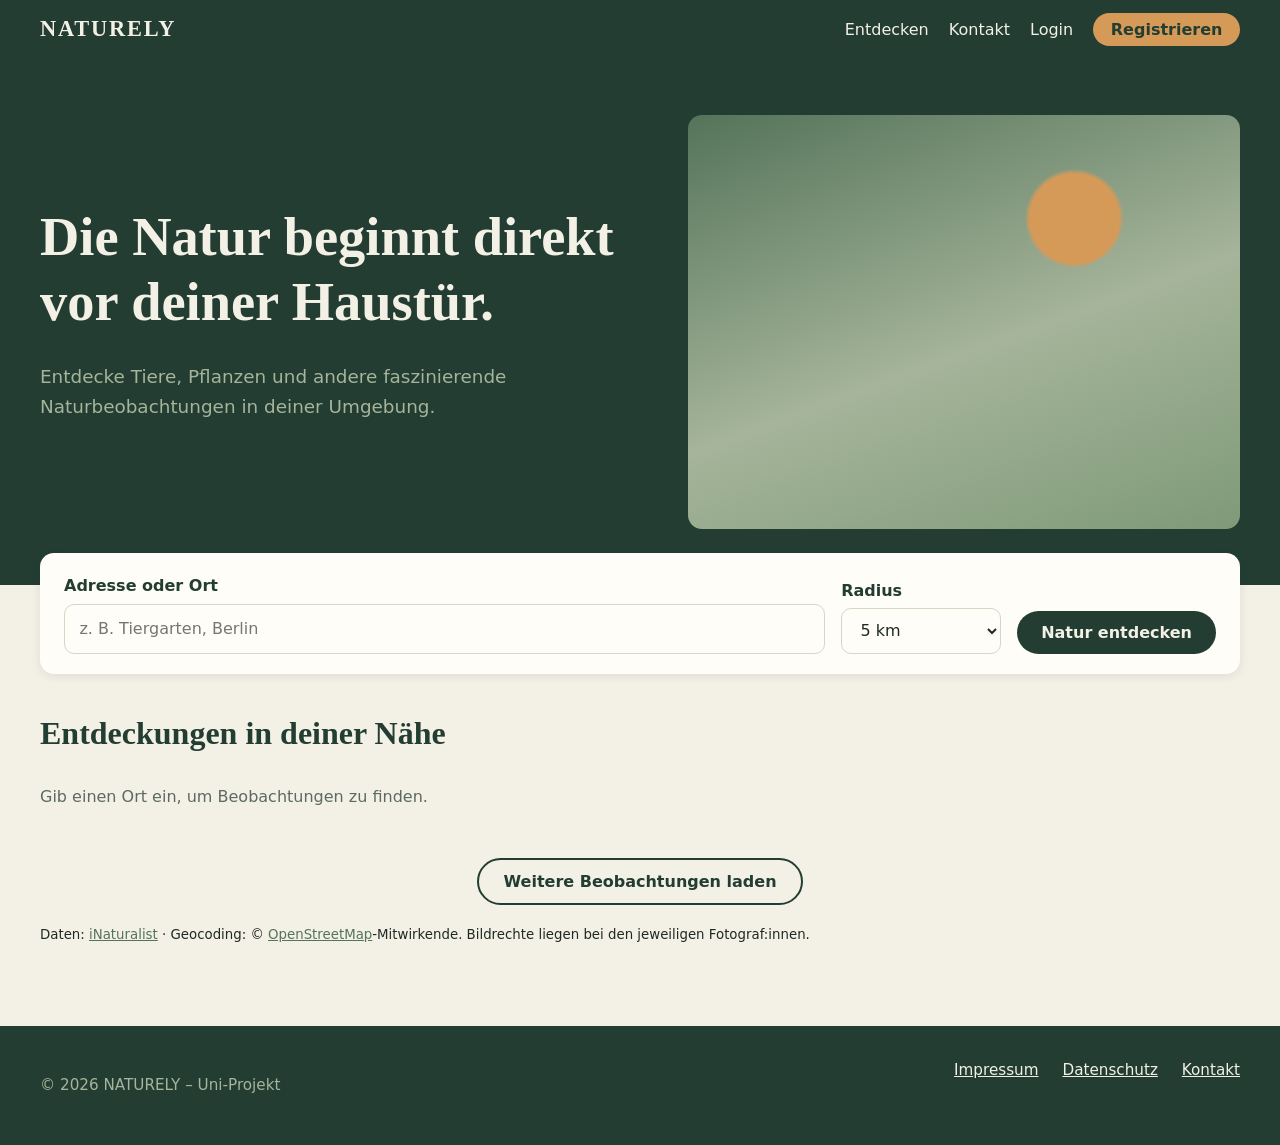
==== frontend/index.html @ 01c2f05d "initial structure" ====
<!DOCTYPE html>
<html lang="de">
<head>
  <meta charset="utf-8">
  <meta name="viewport" content="width=device-width, initial-scale=1">
  <title>Naturbeobachtungen in deiner Umgebung – NATURELY</title>
  <meta name="description" content="NATURELY – Naturbeobachtungen in deiner Umgebung entdecken.">
  <link rel="stylesheet" href="css/style.css">
</head>
<body>
  <a class="skip" href="#inhalt">Zum Inhalt springen</a>
  <header class="site-header">
    <div class="wrap">
      <a class="logo" href="index.html">NATURELY</a>
      <nav aria-label="Hauptnavigation">
        <ul class="nav">
        <li><a href="index.html#suche">Entdecken</a></li>
        <li><a href="kontakt.html">Kontakt</a></li>
        <li><a href="login.html">Login</a></li>
        <li><a class="btn btn--accent" href="registrierung.html">Registrieren</a></li>
        </ul>
      </nav>
    </div>
  </header>

  <main id="inhalt">
    <section class="hero">
      <div class="wrap">
        <div>
          <h1>Die Natur beginnt direkt vor deiner Haustür.</h1>
          <p>Entdecke Tiere, Pflanzen und andere faszinierende Naturbeobachtungen in deiner Umgebung.</p>
        </div>
        <div class="hero__visual" role="img" aria-label="Platzhalter für ein Naturfoto"></div>
      </div>
    </section>

    <div class="wrap">
      <section class="search" id="suche" aria-label="Suche">
        <form id="search-form" novalidate>
          <div class="field">
            <label for="address">Adresse oder Ort</label>
            <input id="address" name="address" type="text" placeholder="z. B. Tiergarten, Berlin" autocomplete="street-address">
          </div>
          <div class="field">
            <label for="radius">Radius</label>
            <select id="radius" name="radius">
              <option value="1">1 km</option>
              <option value="5" selected>5 km</option>
              <option value="10">10 km</option>
              <option value="25">25 km</option>
            </select>
          </div>
          <button class="btn" type="submit">Natur entdecken</button>
        </form>
      </section>

      <section aria-labelledby="ergebnisse-titel">
        <div class="results-head">
          <h2 id="ergebnisse-titel">Entdeckungen in deiner Nähe</h2>
          <span id="count"></span>
        </div>
        <p id="status" class="status" role="status" aria-live="polite">Gib einen Ort ein, um Beobachtungen zu finden.</p>
        <ul id="results" class="grid"></ul>
        <div class="more"><button id="load-more" class="btn btn--ghost" type="button" hidden>Weitere Beobachtungen laden</button></div>
      </section>
      <p><small>Daten: <a href="https://www.inaturalist.org/" target="_blank" rel="noopener noreferrer">iNaturalist</a> · Geocoding: © <a href="https://www.openstreetmap.org/copyright" target="_blank" rel="noopener noreferrer">OpenStreetMap</a>-Mitwirkende. Bildrechte liegen bei den jeweiligen Fotograf:innen.</small></p>
    </div>
  </main>

  <footer class="site-footer">
    <div class="wrap">
      <p>© 2026 NATURELY – Uni-Projekt</p>
      <nav aria-label="Rechtliches"><ul>
        <li><a href="impressum.html">Impressum</a></li>
        <li><a href="datenschutz.html">Datenschutz</a></li>
        <li><a href="kontakt.html">Kontakt</a></li>
      </ul></nav>
    </div>
  </footer>
  <script type="module" src="js/main.js"></script>
</body>
</html>
---- frontend/css/style.css ----
/* NATURELY – Stylesheet. Aufbau: 1 Tokens · 2 Basis · 3 Layout · 4 Komponenten · 5 Seiten · 6 Responsive */

/* 1 Tokens */
:root {
  --forest: #233d32; --sage: #54745a; --moss: #a5b49a; --cream: #f3f0e6; --ochre: #d69a58;
  --white: #fffdf8; --text: #1f2a24; --muted: #5b6b61; --line: #d9d4c4; --error: #9b2c2c;
  --font-ui: 'DM Sans', system-ui, -apple-system, 'Segoe UI', Roboto, sans-serif;
  --font-head: 'Playfair Display', Georgia, 'Times New Roman', serif;
  --radius: 14px; --shadow: 0 2px 10px rgb(35 61 50 / 0.1);
  --wrap: 1200px;
}

/* Schriften lokal einbinden (DSGVO: kein Google-CDN). Dateien siehe assets/fonts/ */
@font-face { font-family: 'DM Sans'; font-weight: 100 1000; font-display: swap;
  src: url('../assets/fonts/DMSans-Variable.woff2') format('woff2'); }
@font-face { font-family: 'Playfair Display'; font-weight: 400 900; font-display: swap;
  src: url('../assets/fonts/PlayfairDisplay-Variable.woff2') format('woff2'); }

/* 2 Basis */
*, *::before, *::after { box-sizing: border-box; }
html { scroll-behavior: smooth; }
body { margin: 0; min-height: 100vh; display: flex; flex-direction: column;
  font: 1rem/1.6 var(--font-ui); color: var(--text); background: var(--cream); }
main { flex: 1; }
h1, h2, h3 { font-family: var(--font-head); color: var(--forest); line-height: 1.2; margin: 0 0 0.5em; }
h1 { font-size: clamp(2rem, 5vw, 3.4rem); }
h2 { font-size: clamp(1.5rem, 3vw, 2rem); }
a { color: var(--sage); }
a:hover { color: var(--forest); }
:focus-visible { outline: 3px solid var(--ochre); outline-offset: 2px; }
img { max-width: 100%; display: block; }
.wrap { width: min(100% - 2rem, var(--wrap)); margin-inline: auto; }
.skip { position: absolute; left: -999px; top: 0; background: var(--forest); color: #fff; padding: 0.5rem 1rem; z-index: 10; }
.skip:focus { left: 0; }

/* 3 Header / Footer */
.site-header { background: var(--forest); color: var(--cream); position: sticky; top: 0; z-index: 5; }
.site-header .wrap { display: flex; flex-wrap: wrap; align-items: center; justify-content: space-between; gap: 0.5rem 1.5rem; padding-block: 0.8rem; }
.logo { font: 700 1.4rem var(--font-head); letter-spacing: 0.08em; color: var(--cream); text-decoration: none; }
.nav { display: flex; flex-wrap: wrap; align-items: center; gap: 0.25rem 1.25rem; list-style: none; margin: 0; padding: 0; }
.nav a { color: var(--cream); text-decoration: none; padding: 0.25rem 0; border-bottom: 2px solid transparent; }
.nav a:hover, .nav a[aria-current='page'] { border-color: var(--ochre); }
.nav .btn { border: 0; padding: 0.45rem 1.1rem; color: var(--forest); }
.site-footer { background: var(--forest); color: var(--moss); margin-top: 4rem; padding-block: 2rem; font-size: 0.95rem; }
.site-footer .wrap { display: flex; flex-wrap: wrap; justify-content: space-between; gap: 1rem; }
.site-footer ul { display: flex; gap: 1.5rem; list-style: none; margin: 0; padding: 0; }
.site-footer a { color: var(--cream); }

/* 4 Komponenten */
.btn { display: inline-block; font: 600 1rem var(--font-ui); padding: 0.75rem 1.5rem; border-radius: 999px; border: 0;
  background: var(--forest); color: var(--cream); cursor: pointer; text-decoration: none; transition: background 0.15s; }
.btn:hover:not(:disabled) { background: var(--sage); color: #fff; }
.btn:disabled { opacity: 0.6; cursor: not-allowed; }
.btn--accent { background: var(--ochre); color: var(--forest); }
.btn--accent:hover:not(:disabled) { background: #e2ab6c; color: var(--forest); }
.btn--ghost { background: transparent; color: var(--forest); border: 2px solid var(--forest); }

label { display: block; font-weight: 600; margin-bottom: 0.3rem; color: var(--forest); }
input, select, textarea { width: 100%; font: inherit; padding: 0.7rem 0.9rem; border: 1px solid var(--line);
  border-radius: 10px; background: var(--white); color: var(--text); }
input:focus, select:focus, textarea:focus { border-color: var(--sage); outline: 3px solid rgb(84 116 90 / 0.25); }
.field { margin-bottom: 1.1rem; }
.check { display: flex; gap: 0.6rem; align-items: flex-start; font-weight: 400; }
.check input { width: auto; margin-top: 0.35rem; }
.form-note, .status { min-height: 1.5em; color: var(--muted); }
.status--error { color: var(--error); font-weight: 600; }

.badge { background: var(--moss); color: var(--forest); font-size: 0.8rem; font-weight: 700; padding: 0.15rem 0.7rem; border-radius: 999px; }

.grid { list-style: none; margin: 1.5rem 0; padding: 0; display: grid; gap: 1.5rem; grid-template-columns: repeat(4, 1fr); }
.card { height: 100%; display: flex; flex-direction: column; background: var(--white); border-radius: var(--radius);
  box-shadow: var(--shadow); overflow: hidden; transition: transform 0.15s, box-shadow 0.15s; }
.card:hover { transform: translateY(-3px); box-shadow: 0 8px 22px rgb(35 61 50 / 0.18); }
.card__media { aspect-ratio: 4 / 3; background: var(--moss); }
.card__media img { width: 100%; height: 100%; object-fit: cover; }
.card__media--empty { display: grid; place-items: center; color: var(--forest); font-size: 0.9rem; }
.card__body { flex: 1; display: flex; flex-direction: column; padding: 1rem 1.1rem; }
.card__meta { display: flex; justify-content: space-between; align-items: center; font-size: 0.85rem; color: var(--muted); gap: 0.5rem; }
.card__title { font-size: 1.25rem; margin: 0.7rem 0 0.1rem; }
.card__latin { font-style: italic; color: var(--muted); margin: 0 0 1rem; min-height: 1.6em; }
.card__foot { margin-top: auto; padding-top: 0.8rem; border-top: 1px solid var(--line); display: flex; justify-content: space-between; gap: 0.5rem; font-size: 0.9rem; }

/* 5 Seiten */
.hero { background: var(--forest); color: var(--cream); }
.hero .wrap { display: grid; grid-template-columns: 1.1fr 1fr; gap: 2.5rem; align-items: center; padding-block: 3.5rem; }
.hero h1 { color: var(--cream); }
.hero p { font-size: 1.15rem; color: var(--moss); max-width: 34rem; }
.hero__visual { aspect-ratio: 4 / 3; border-radius: var(--radius);
  /* Platzhalter – später durch Foto ersetzen: background: url('../assets/img/hero.jpg') center / cover; */
  background: radial-gradient(circle at 70% 25%, var(--ochre) 0 9%, transparent 10%),
    linear-gradient(160deg, var(--sage), var(--moss) 55%, #7f9a78); }

.search { background: var(--white); border-radius: var(--radius); box-shadow: var(--shadow); padding: 1.25rem 1.5rem;
  margin-top: -2rem; position: relative; }
.search form { display: grid; grid-template-columns: 1fr 10rem auto; gap: 1rem; align-items: end; }
.search .field { margin: 0; }

.results-head { display: flex; justify-content: space-between; align-items: baseline; flex-wrap: wrap; margin-top: 2.5rem; }
.more { text-align: center; }

.page { padding-block: 3rem; }
.narrow { max-width: 38rem; }
.panel { background: var(--white); border-radius: var(--radius); box-shadow: var(--shadow); padding: 2rem; }
.prose { max-width: 46rem; }
.prose h2 { margin-top: 2rem; font-size: 1.4rem; }
.placeholder { background: #fbe9cf; padding: 0 0.3rem; border-radius: 4px; }

/* 6 Responsive */
@media (max-width: 1100px) { .grid { grid-template-columns: repeat(3, 1fr); } }
@media (max-width: 800px) {
  .grid { grid-template-columns: repeat(2, 1fr); }
  .hero .wrap { grid-template-columns: 1fr; padding-block: 2.5rem; }
  .hero__visual { aspect-ratio: 16 / 7; }
  .search form { grid-template-columns: 1fr 1fr; }
  .search .field:first-child { grid-column: 1 / -1; }
}
@media (max-width: 520px) {
  .grid { grid-template-columns: 1fr; }
  .search form { grid-template-columns: 1fr; }
  .site-header { position: static; }
}
@media (prefers-reduced-motion: reduce) { * { transition: none !important; scroll-behavior: auto !important; } }
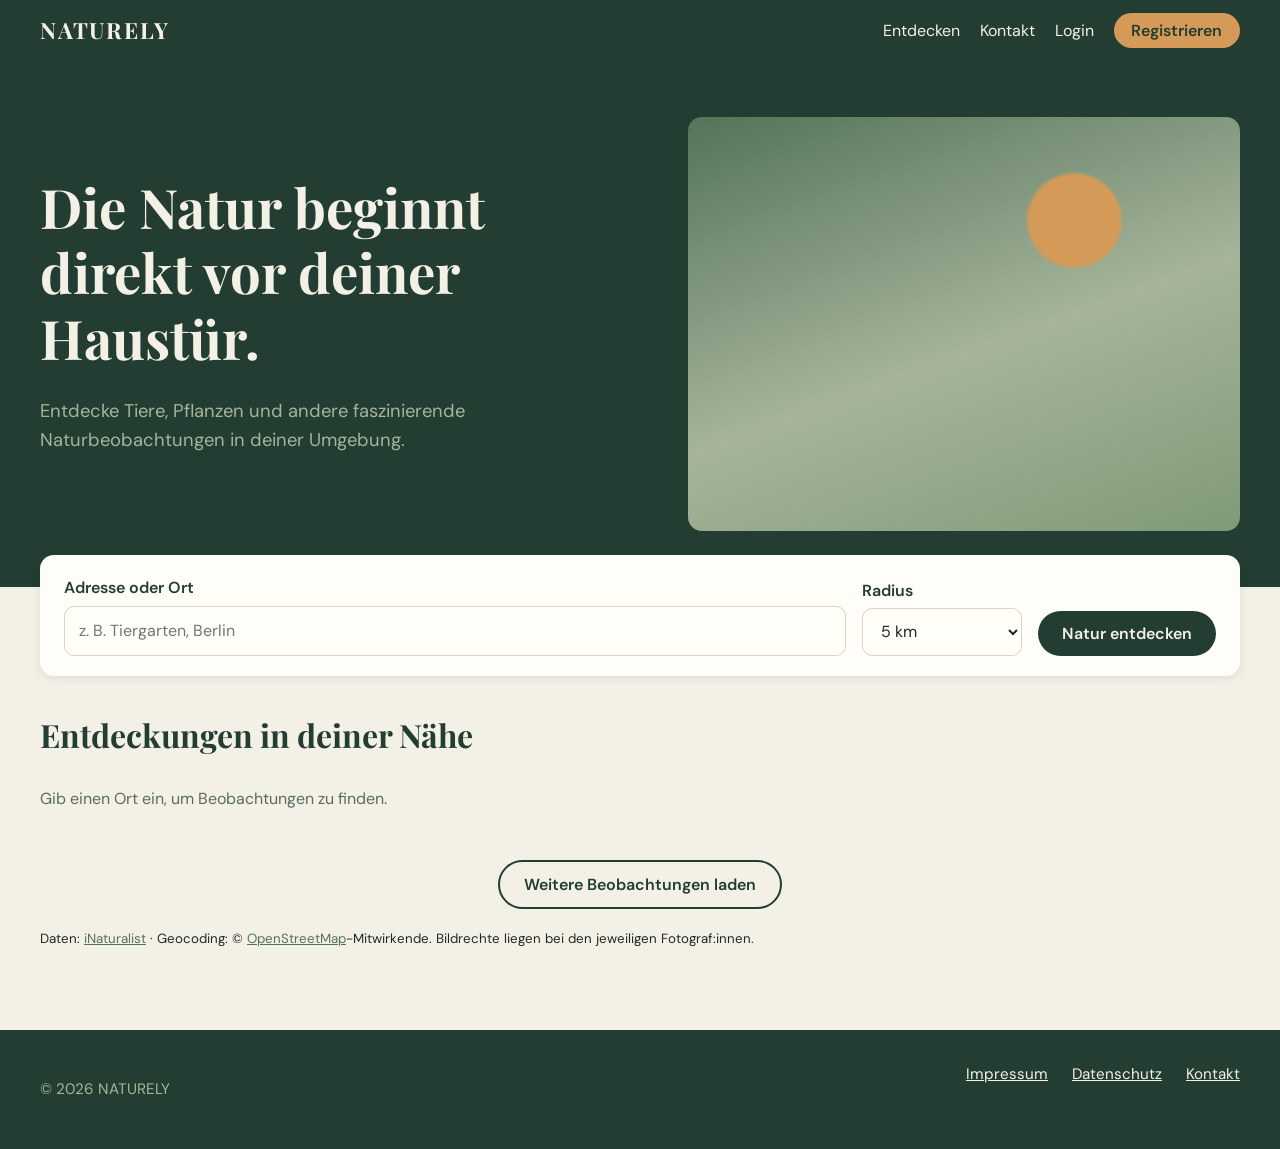
==== commit 16512ce1: "edit footer" ====
--- a/frontend/index.html
+++ b/frontend/index.html
@@ -69,7 +69,7 @@
 
   <footer class="site-footer">
     <div class="wrap">
-      <p>© 2026 NATURELY – Uni-Projekt</p>
+      <p>© 2026 NATURELY</p>
       <nav aria-label="Rechtliches"><ul>
         <li><a href="impressum.html">Impressum</a></li>
         <li><a href="datenschutz.html">Datenschutz</a></li>
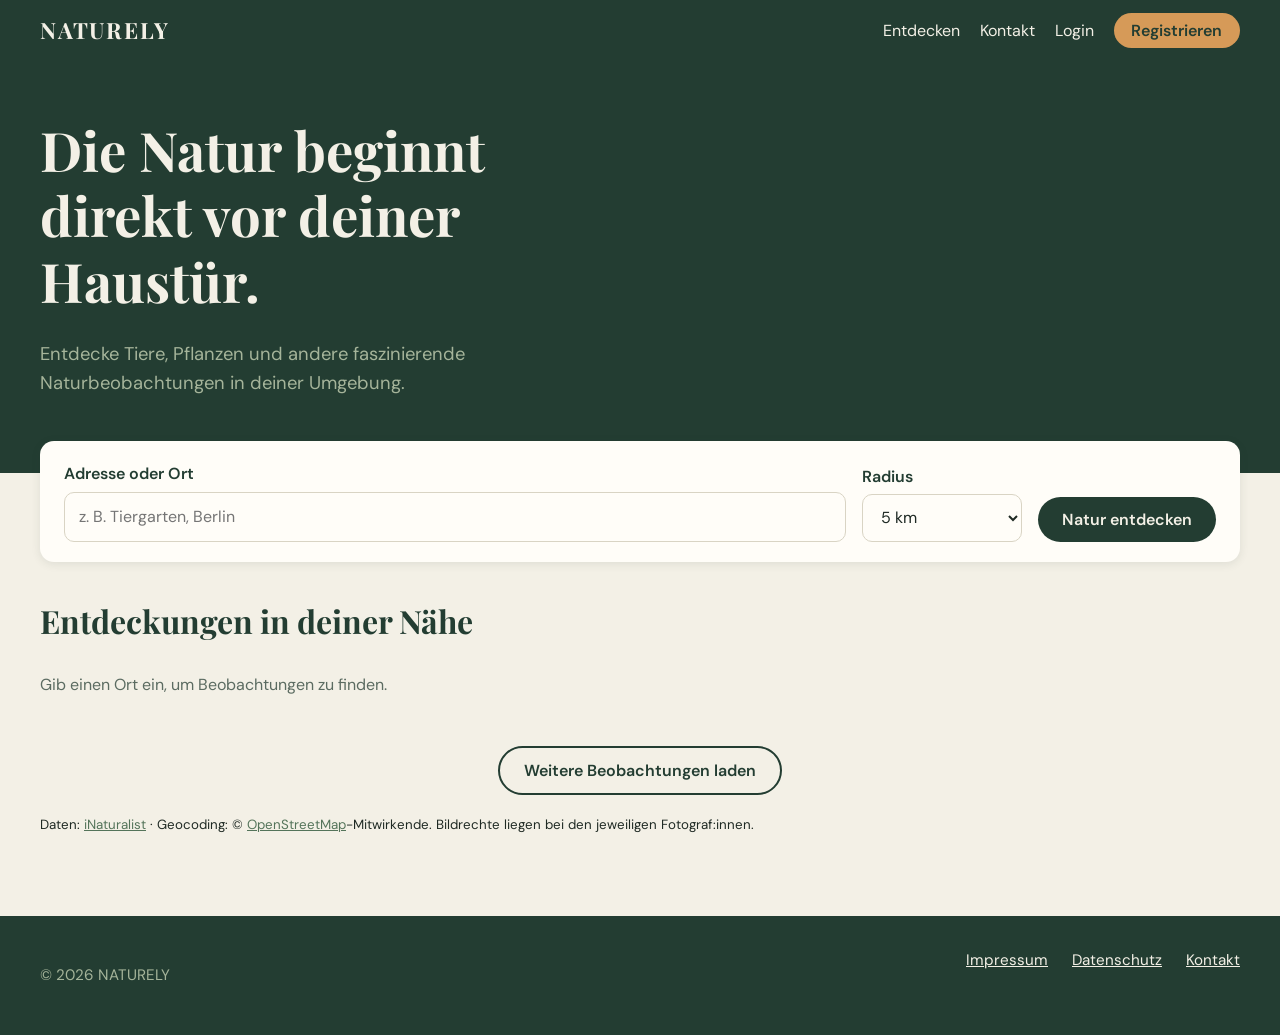
==== commit 850f3732: "hide hero hero placeholder picture for now" ====
--- a/frontend/index.html
+++ b/frontend/index.html
@@ -30,7 +30,7 @@
           <h1>Die Natur beginnt direkt vor deiner Haustür.</h1>
           <p>Entdecke Tiere, Pflanzen und andere faszinierende Naturbeobachtungen in deiner Umgebung.</p>
         </div>
-        <div class="hero__visual" role="img" aria-label="Platzhalter für ein Naturfoto"></div>
+        <!-- <div class="hero__visual" role="img" aria-label="Platzhalter für ein Naturfoto"></div> -->
       </div>
     </section>
 
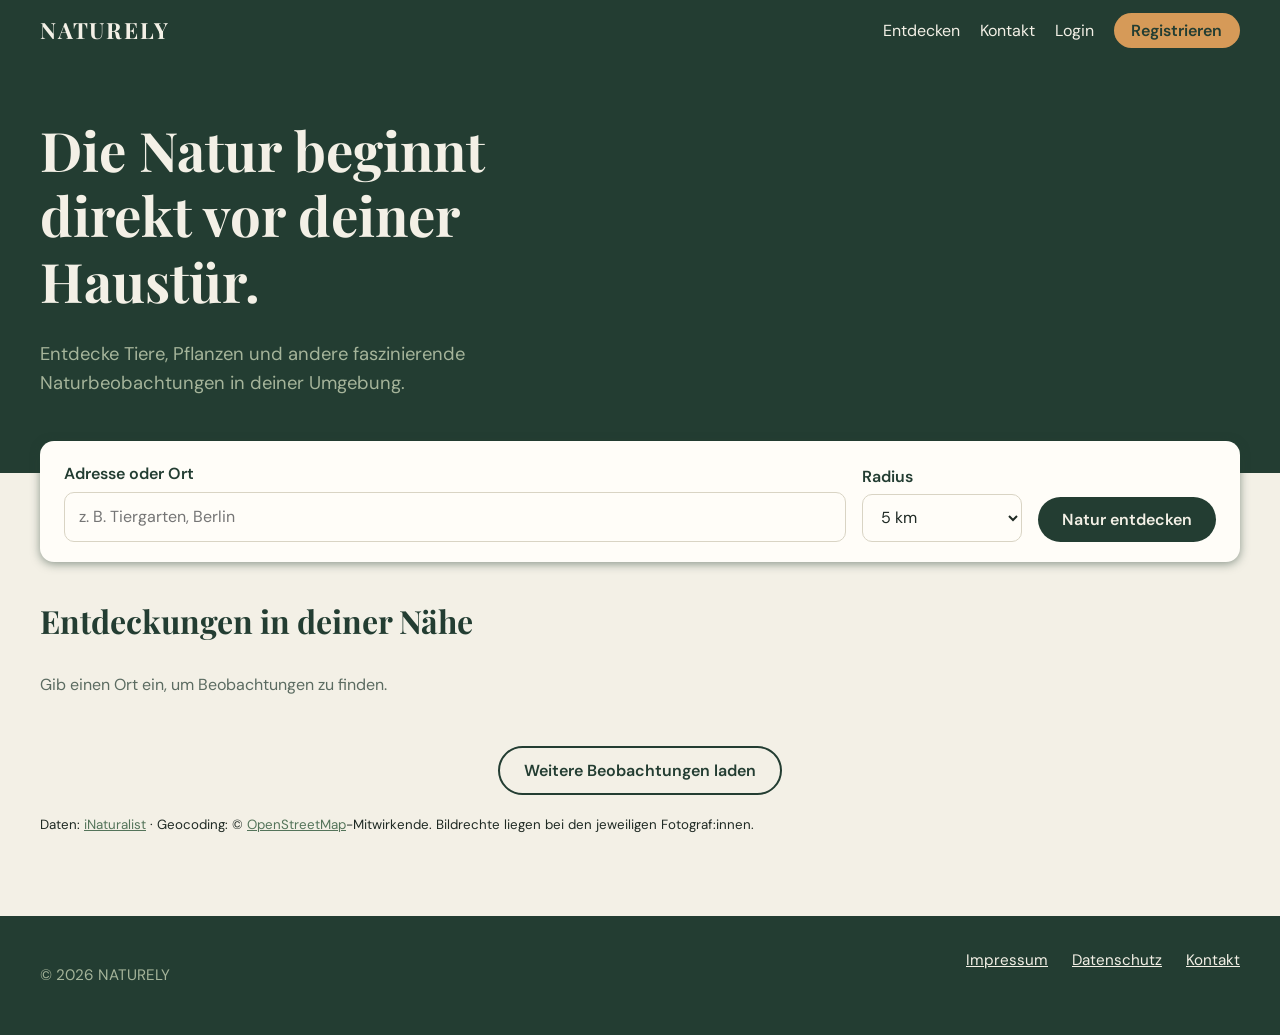
==== commit e8ea608b: "add burger menu for smaller screens" ====
--- a/frontend/index.html
+++ b/frontend/index.html
@@ -6,13 +6,19 @@
   <title>Naturbeobachtungen in deiner Umgebung – NATURELY</title>
   <meta name="description" content="NATURELY – Naturbeobachtungen in deiner Umgebung entdecken.">
   <link rel="stylesheet" href="css/style.css">
+  <script src="js/nav.js" defer></script>
 </head>
 <body>
   <a class="skip" href="#inhalt">Zum Inhalt springen</a>
   <header class="site-header">
     <div class="wrap">
       <a class="logo" href="index.html">NATURELY</a>
-      <nav aria-label="Hauptnavigation">
+      <button class="nav-toggle" type="button" aria-expanded="false" aria-controls="site-nav" aria-label="Menü öffnen">
+        <span class="nav-toggle__bar"></span>
+        <span class="nav-toggle__bar"></span>
+        <span class="nav-toggle__bar"></span>
+      </button>
+      <nav class="site-nav" id="site-nav" aria-label="Hauptnavigation">
         <ul class="nav">
         <li><a href="index.html#suche">Entdecken</a></li>
         <li><a href="kontakt.html">Kontakt</a></li>
--- a/frontend/css/style.css
+++ b/frontend/css/style.css
@@ -2,121 +2,602 @@
 
 /* 1 Tokens */
 :root {
-  --forest: #233d32; --sage: #54745a; --moss: #a5b49a; --cream: #f3f0e6; --ochre: #d69a58;
-  --white: #fffdf8; --text: #1f2a24; --muted: #5b6b61; --line: #d9d4c4; --error: #9b2c2c;
+  --forest: #233d32;
+  --sage: #54745a;
+  --moss: #a5b49a;
+  --cream: #f3f0e6;
+  --ochre: #d69a58;
+  --white: #fffdf8;
+  --text: #1f2a24;
+  --muted: #5b6b61;
+  --line: #d9d4c4;
+  --error: #9b2c2c;
   --font-ui: 'DM Sans', system-ui, -apple-system, 'Segoe UI', Roboto, sans-serif;
   --font-head: 'Playfair Display', Georgia, 'Times New Roman', serif;
-  --radius: 14px; --shadow: 0 2px 10px rgb(35 61 50 / 0.1);
+  --radius: 14px;
+  --shadow: 0 2px 10px rgb(35 61 50 / 0.5);
   --wrap: 1200px;
 }
 
 /* Schriften lokal einbinden (DSGVO: kein Google-CDN). Dateien siehe assets/fonts/ */
-@font-face { font-family: 'DM Sans'; font-weight: 100 1000; font-display: swap;
-  src: url('../assets/fonts/DMSans-Variable.woff2') format('woff2'); }
-@font-face { font-family: 'Playfair Display'; font-weight: 400 900; font-display: swap;
-  src: url('../assets/fonts/PlayfairDisplay-Variable.woff2') format('woff2'); }
+@font-face {
+  font-family: 'DM Sans';
+  font-weight: 100 1000;
+  font-display: swap;
+  src: url('../assets/fonts/DMSans-Variable.woff2') format('woff2');
+}
+
+@font-face {
+  font-family: 'Playfair Display';
+  font-weight: 400 900;
+  font-display: swap;
+  src: url('../assets/fonts/PlayfairDisplay-Variable.woff2') format('woff2');
+}
 
 /* 2 Basis */
-*, *::before, *::after { box-sizing: border-box; }
-html { scroll-behavior: smooth; }
-body { margin: 0; min-height: 100vh; display: flex; flex-direction: column;
-  font: 1rem/1.6 var(--font-ui); color: var(--text); background: var(--cream); }
-main { flex: 1; }
-h1, h2, h3 { font-family: var(--font-head); color: var(--forest); line-height: 1.2; margin: 0 0 0.5em; }
-h1 { font-size: clamp(2rem, 5vw, 3.4rem); }
-h2 { font-size: clamp(1.5rem, 3vw, 2rem); }
-a { color: var(--sage); }
-a:hover { color: var(--forest); }
-:focus-visible { outline: 3px solid var(--ochre); outline-offset: 2px; }
-img { max-width: 100%; display: block; }
-.wrap { width: min(100% - 2rem, var(--wrap)); margin-inline: auto; }
-.skip { position: absolute; left: -999px; top: 0; background: var(--forest); color: #fff; padding: 0.5rem 1rem; z-index: 10; }
-.skip:focus { left: 0; }
+*,
+*::before,
+*::after {
+  box-sizing: border-box;
+}
+
+html {
+  scroll-behavior: smooth;
+}
+
+body {
+  margin: 0;
+  min-height: 100vh;
+  display: flex;
+  flex-direction: column;
+  font: 1rem/1.6 var(--font-ui);
+  color: var(--text);
+  background: var(--cream);
+}
+
+main {
+  flex: 1;
+}
+
+h1,
+h2,
+h3 {
+  font-family: var(--font-head);
+  color: var(--forest);
+  line-height: 1.2;
+  margin: 0 0 0.5em;
+}
+
+h1 {
+  font-size: clamp(2rem, 5vw, 3.4rem);
+}
+
+h2 {
+  font-size: clamp(1.5rem, 3vw, 2rem);
+}
+
+a {
+  color: var(--sage);
+}
+
+a:hover {
+  color: var(--forest);
+}
+
+:focus-visible {
+  outline: 3px solid var(--ochre);
+  outline-offset: 2px;
+}
+
+img {
+  max-width: 100%;
+  display: block;
+}
+
+.wrap {
+  width: min(100% - 2rem, var(--wrap));
+  margin-inline: auto;
+}
+
+.skip {
+  position: absolute;
+  left: -999px;
+  top: 0;
+  background: var(--forest);
+  color: #fff;
+  padding: 0.5rem 1rem;
+  z-index: 10;
+}
+
+.skip:focus {
+  left: 0;
+}
 
 /* 3 Header / Footer */
-.site-header { background: var(--forest); color: var(--cream); position: sticky; top: 0; z-index: 5; }
-.site-header .wrap { display: flex; flex-wrap: wrap; align-items: center; justify-content: space-between; gap: 0.5rem 1.5rem; padding-block: 0.8rem; }
-.logo { font: 700 1.4rem var(--font-head); letter-spacing: 0.08em; color: var(--cream); text-decoration: none; }
-.nav { display: flex; flex-wrap: wrap; align-items: center; gap: 0.25rem 1.25rem; list-style: none; margin: 0; padding: 0; }
-.nav a { color: var(--cream); text-decoration: none; padding: 0.25rem 0; border-bottom: 2px solid transparent; }
-.nav a:hover, .nav a[aria-current='page'] { border-color: var(--ochre); }
-.nav .btn { border: 0; padding: 0.45rem 1.1rem; color: var(--forest); }
-.site-footer { background: var(--forest); color: var(--moss); margin-top: 4rem; padding-block: 2rem; font-size: 0.95rem; }
-.site-footer .wrap { display: flex; flex-wrap: wrap; justify-content: space-between; gap: 1rem; }
-.site-footer ul { display: flex; gap: 1.5rem; list-style: none; margin: 0; padding: 0; }
-.site-footer a { color: var(--cream); }
+.site-header {
+  background: var(--forest);
+  color: var(--cream);
+  position: sticky;
+  top: 0;
+  z-index: 5;
+}
+
+.site-header .wrap {
+  display: flex;
+  flex-wrap: wrap;
+  align-items: center;
+  justify-content: space-between;
+  gap: 0.5rem 1.5rem;
+  padding-block: 0.8rem;
+}
+
+.logo {
+  font: 700 1.4rem var(--font-head);
+  letter-spacing: 0.08em;
+  color: var(--cream);
+  text-decoration: none;
+}
+
+.nav {
+  display: flex;
+  flex-wrap: wrap;
+  align-items: center;
+  gap: 0.25rem 1.25rem;
+  list-style: none;
+  margin: 0;
+  padding: 0;
+}
+
+.nav a {
+  color: var(--cream);
+  text-decoration: none;
+  padding: 0.25rem 0;
+  border-bottom: 2px solid transparent;
+}
+
+.nav a:hover,
+.nav a[aria-current='page'] {
+  border-color: var(--ochre);
+}
+
+.nav .btn {
+  border: 0;
+  padding: 0.45rem 1.1rem;
+  color: var(--forest);
+}
+
+.nav-toggle {
+  display: none;
+  flex-direction: column;
+  justify-content: center;
+  align-items: center;
+  gap: 5px;
+  width: 2.75rem;
+  height: 2.75rem;
+  padding: 0;
+  border: 0;
+  border-radius: 10px;
+  background: transparent;
+  color: var(--cream);
+  cursor: pointer;
+}
+
+.nav-toggle__bar {
+  display: block;
+  width: 1.5rem;
+  height: 2px;
+  border-radius: 2px;
+  background: currentcolor;
+  transition: transform 0.2s, opacity 0.2s;
+}
+
+.nav-toggle[aria-expanded='true'] .nav-toggle__bar:nth-child(1) {
+  transform: translateY(7px) rotate(45deg);
+}
+
+.nav-toggle[aria-expanded='true'] .nav-toggle__bar:nth-child(2) {
+  opacity: 0;
+}
+
+.nav-toggle[aria-expanded='true'] .nav-toggle__bar:nth-child(3) {
+  transform: translateY(-7px) rotate(-45deg);
+}
+
+.site-footer {
+  background: var(--forest);
+  color: var(--moss);
+  margin-top: 4rem;
+  padding-block: 2rem;
+  font-size: 0.95rem;
+}
+
+.site-footer .wrap {
+  display: flex;
+  flex-wrap: wrap;
+  justify-content: space-between;
+  gap: 1rem;
+}
+
+.site-footer ul {
+  display: flex;
+  gap: 1.5rem;
+  list-style: none;
+  margin: 0;
+  padding: 0;
+}
+
+.site-footer a {
+  color: var(--cream);
+}
 
 /* 4 Komponenten */
-.btn { display: inline-block; font: 600 1rem var(--font-ui); padding: 0.75rem 1.5rem; border-radius: 999px; border: 0;
-  background: var(--forest); color: var(--cream); cursor: pointer; text-decoration: none; transition: background 0.15s; }
-.btn:hover:not(:disabled) { background: var(--sage); color: #fff; }
-.btn:disabled { opacity: 0.6; cursor: not-allowed; }
-.btn--accent { background: var(--ochre); color: var(--forest); }
-.btn--accent:hover:not(:disabled) { background: #e2ab6c; color: var(--forest); }
-.btn--ghost { background: transparent; color: var(--forest); border: 2px solid var(--forest); }
-
-label { display: block; font-weight: 600; margin-bottom: 0.3rem; color: var(--forest); }
-input, select, textarea { width: 100%; font: inherit; padding: 0.7rem 0.9rem; border: 1px solid var(--line);
-  border-radius: 10px; background: var(--white); color: var(--text); }
-input:focus, select:focus, textarea:focus { border-color: var(--sage); outline: 3px solid rgb(84 116 90 / 0.25); }
-.field { margin-bottom: 1.1rem; }
-.check { display: flex; gap: 0.6rem; align-items: flex-start; font-weight: 400; }
-.check input { width: auto; margin-top: 0.35rem; }
-.form-note, .status { min-height: 1.5em; color: var(--muted); }
-.status--error { color: var(--error); font-weight: 600; }
-
-.badge { background: var(--moss); color: var(--forest); font-size: 0.8rem; font-weight: 700; padding: 0.15rem 0.7rem; border-radius: 999px; }
-
-.grid { list-style: none; margin: 1.5rem 0; padding: 0; display: grid; gap: 1.5rem; grid-template-columns: repeat(4, 1fr); }
-.card { height: 100%; display: flex; flex-direction: column; background: var(--white); border-radius: var(--radius);
-  box-shadow: var(--shadow); overflow: hidden; transition: transform 0.15s, box-shadow 0.15s; }
-.card:hover { transform: translateY(-3px); box-shadow: 0 8px 22px rgb(35 61 50 / 0.18); }
-.card__media { aspect-ratio: 4 / 3; background: var(--moss); }
-.card__media img { width: 100%; height: 100%; object-fit: cover; }
-.card__media--empty { display: grid; place-items: center; color: var(--forest); font-size: 0.9rem; }
-.card__body { flex: 1; display: flex; flex-direction: column; padding: 1rem 1.1rem; }
-.card__meta { display: flex; justify-content: space-between; align-items: center; font-size: 0.85rem; color: var(--muted); gap: 0.5rem; }
-.card__title { font-size: 1.25rem; margin: 0.7rem 0 0.1rem; }
-.card__latin { font-style: italic; color: var(--muted); margin: 0 0 1rem; min-height: 1.6em; }
-.card__foot { margin-top: auto; padding-top: 0.8rem; border-top: 1px solid var(--line); display: flex; justify-content: space-between; gap: 0.5rem; font-size: 0.9rem; }
-
-/* 5 Seiten */
-.hero { background: var(--forest); color: var(--cream); }
-.hero .wrap { display: grid; grid-template-columns: 1.1fr 1fr; gap: 2.5rem; align-items: center; padding-block: 3.5rem; }
-.hero h1 { color: var(--cream); }
-.hero p { font-size: 1.15rem; color: var(--moss); max-width: 34rem; }
-.hero__visual { aspect-ratio: 4 / 3; border-radius: var(--radius);
+.btn {
+  display: inline-block;
+  font: 600 1rem var(--font-ui);
+  padding: 0.75rem 1.5rem;
+  border-radius: 999px;
+  border: 0;
+  background: var(--forest);
+  color: var(--cream);
+  cursor: pointer;
+  text-decoration: none;
+  transition: background 0.15s;
+}
+
+.btn:hover:not(:disabled) {
+  background: var(--sage);
+  color: #fff;
+}
+
+.btn:disabled {
+  opacity: 0.6;
+  cursor: not-allowed;
+}
+
+.btn--accent {
+  background: var(--ochre);
+  color: var(--forest);
+}
+
+.btn--accent:hover:not(:disabled) {
+  background: #e2ab6c;
+  color: var(--forest);
+}
+
+.btn--ghost {
+  background: transparent;
+  color: var(--forest);
+  border: 2px solid var(--forest);
+}
+
+label {
+  display: block;
+  font-weight: 600;
+  margin-bottom: 0.3rem;
+  color: var(--forest);
+}
+
+input,
+select,
+textarea {
+  width: 100%;
+  font: inherit;
+  padding: 0.7rem 0.9rem;
+  border: 1px solid var(--line);
+  border-radius: 10px;
+  background: var(--white);
+  color: var(--text);
+}
+
+input:focus,
+select:focus,
+textarea:focus {
+  border-color: var(--sage);
+  outline: 3px solid rgb(84 116 90 / 0.25);
+}
+
+.field {
+  margin-bottom: 1.1rem;
+}
+
+.check {
+  display: flex;
+  gap: 0.6rem;
+  align-items: flex-start;
+  font-weight: 400;
+}
+
+.check input {
+  width: auto;
+  margin-top: 0.35rem;
+}
+
+.form-note,
+.status {
+  min-height: 1.5em;
+  color: var(--muted);
+}
+
+.status--error {
+  color: var(--error);
+  font-weight: 600;
+}
+
+.badge {
+  background: var(--moss);
+  color: var(--forest);
+  font-size: 0.8rem;
+  font-weight: 700;
+  padding: 0.15rem 0.7rem;
+  border-radius: 999px;
+}
+
+.grid {
+  list-style: none;
+  margin: 1.5rem 0;
+  padding: 0;
+  display: grid;
+  gap: 1.5rem;
+  grid-template-columns: repeat(4, 1fr);
+}
+
+.card {
+  height: 100%;
+  display: flex;
+  flex-direction: column;
+  background: var(--white);
+  border-radius: var(--radius);
+  box-shadow: var(--shadow);
+  overflow: hidden;
+  transition: transform 0.15s, box-shadow 0.15s;
+}
+
+.card:hover {
+  transform: translateY(-3px);
+  box-shadow: 0 8px 22px rgb(35 61 50 / 0.18);
+}
+
+.card__media {
+  aspect-ratio: 4 / 3;
+  background: var(--moss);
+}
+
+.card__media img {
+  width: 100%;
+  height: 100%;
+  object-fit: cover;
+}
+
+.card__media--empty {
+  display: grid;
+  place-items: center;
+  color: var(--forest);
+  font-size: 0.9rem;
+}
+
+.card__body {
+  flex: 1;
+  display: flex;
+  flex-direction: column;
+  padding: 1rem 1.1rem;
+}
+
+.card__meta {
+  display: flex;
+  justify-content: space-between;
+  align-items: center;
+  font-size: 0.85rem;
+  color: var(--muted);
+  gap: 0.5rem;
+}
+
+.card__title {
+  font-size: 1.25rem;
+  margin: 0.7rem 0 0.1rem;
+}
+
+.card__latin {
+  font-style: italic;
+  color: var(--muted);
+  margin: 0 0 1rem;
+  min-height: 1.6em;
+}
+
+.card__foot {
+  margin-top: auto;
+  padding-top: 0.8rem;
+  border-top: 1px solid var(--line);
+  display: flex;
+  justify-content: space-between;
+  gap: 0.5rem;
+  font-size: 0.9rem;
+}
+
+/* 5 Seiten - HERO */
+.hero {
+  background: var(--forest);
+  color: var(--cream);
+}
+
+.hero .wrap {
+  display: grid;
+  grid-template-columns: 1.1fr 1fr;
+  gap: 2.5rem;
+  align-items: center;
+  padding-block: 3.5rem;
+}
+
+.hero h1 {
+  color: var(--cream);
+}
+
+.hero p {
+  font-size: 1.15rem;
+  color: var(--moss);
+  max-width: 34rem;
+}
+
+.hero__visual {
+  aspect-ratio: 4 / 3;
+  border-radius: var(--radius);
+  visibility: hidden;
   /* Platzhalter – später durch Foto ersetzen: background: url('../assets/img/hero.jpg') center / cover; */
-  background: radial-gradient(circle at 70% 25%, var(--ochre) 0 9%, transparent 10%),
-    linear-gradient(160deg, var(--sage), var(--moss) 55%, #7f9a78); }
-
-.search { background: var(--white); border-radius: var(--radius); box-shadow: var(--shadow); padding: 1.25rem 1.5rem;
-  margin-top: -2rem; position: relative; }
-.search form { display: grid; grid-template-columns: 1fr 10rem auto; gap: 1rem; align-items: end; }
-.search .field { margin: 0; }
-
-.results-head { display: flex; justify-content: space-between; align-items: baseline; flex-wrap: wrap; margin-top: 2.5rem; }
-.more { text-align: center; }
-
-.page { padding-block: 3rem; }
-.narrow { max-width: 38rem; }
-.panel { background: var(--white); border-radius: var(--radius); box-shadow: var(--shadow); padding: 2rem; }
-.prose { max-width: 46rem; }
-.prose h2 { margin-top: 2rem; font-size: 1.4rem; }
-.placeholder { background: #fbe9cf; padding: 0 0.3rem; border-radius: 4px; }
+  background: radial-gradient(circle at 70% 25%, var(--ochre) 0 9%, transparent 10%), linear-gradient(160deg, var(--sage), var(--moss) 55%, #7f9a78);
+}
+
+.search {
+  background: var(--white);
+  border-radius: var(--radius);
+  box-shadow: var(--shadow);
+  padding: 1.25rem 1.5rem;
+  margin-top: -2rem;
+  position: relative;
+}
+
+.search form {
+  display: grid;
+  grid-template-columns: 1fr 10rem auto;
+  gap: 1rem;
+  align-items: end;
+}
+
+.search .field {
+  margin: 0;
+}
+
+.results-head {
+  display: flex;
+  justify-content: space-between;
+  align-items: baseline;
+  flex-wrap: wrap;
+  margin-top: 2.5rem;
+}
+
+.more {
+  text-align: center;
+}
+
+.page {
+  padding-block: 3rem;
+}
+
+.narrow {
+  max-width: 38rem;
+}
+
+.panel {
+  background: var(--white);
+  border-radius: var(--radius);
+  box-shadow: var(--shadow);
+  padding: 2rem;
+}
+
+.prose {
+  max-width: 46rem;
+}
+
+.prose h2 {
+  margin-top: 2rem;
+  font-size: 1.4rem;
+}
+
+.placeholder {
+  background: #fbe9cf;
+  padding: 0 0.3rem;
+  border-radius: 4px;
+}
 
 /* 6 Responsive */
-@media (max-width: 1100px) { .grid { grid-template-columns: repeat(3, 1fr); } }
+@media (max-width: 1100px) {
+  .grid {
+    grid-template-columns: repeat(3, 1fr);
+  }
+}
+
 @media (max-width: 800px) {
-  .grid { grid-template-columns: repeat(2, 1fr); }
-  .hero .wrap { grid-template-columns: 1fr; padding-block: 2.5rem; }
-  .hero__visual { aspect-ratio: 16 / 7; }
-  .search form { grid-template-columns: 1fr 1fr; }
-  .search .field:first-child { grid-column: 1 / -1; }
-}
+  .grid {
+    grid-template-columns: repeat(2, 1fr);
+  }
+
+  .hero .wrap {
+    grid-template-columns: 1fr;
+    padding-block: 2.5rem;
+    display: none;
+  }
+
+  .hero__visual {
+    aspect-ratio: 16 / 7;
+    display: none;
+  }
+
+  .search form {
+    grid-template-columns: 1fr 1fr;
+  }
+
+  .search .field:first-child {
+    grid-column: 1 / -1;
+  }
+
+  .search {
+    margin-top: 1.5rem;
+  }
+}
+
+@media (min-width: 601px) {
+  .site-header .wrap,
+  .nav {
+    flex-wrap: nowrap;
+  }
+}
+
+@media (max-width: 600px) {
+  .js .nav-toggle {
+    display: flex;
+  }
+
+  .site-nav {
+    flex-basis: 100%;
+  }
+
+  .js .site-nav:not(.is-open) {
+    display: none;
+  }
+
+  .nav {
+    flex-direction: column;
+    align-items: stretch;
+    gap: 0;
+    padding-bottom: 0.5rem;
+  }
+
+  .nav a {
+    display: block;
+    padding: 0.7rem 0;
+    text-align: center;
+  }
+
+  .nav .btn {
+    margin-top: 0.5rem;
+  }
+}
+
 @media (max-width: 520px) {
-  .grid { grid-template-columns: 1fr; }
-  .search form { grid-template-columns: 1fr; }
-  .site-header { position: static; }
-}
-@media (prefers-reduced-motion: reduce) { * { transition: none !important; scroll-behavior: auto !important; } }
+  .grid {
+    grid-template-columns: 1fr;
+  }
+
+  .search form {
+    grid-template-columns: 1fr;
+  }
+
+  .site-header {
+    position: static;
+  }
+}
+
+@media (prefers-reduced-motion: reduce) {
+  * {
+    transition: none !important;
+    scroll-behavior: auto !important;
+  }
+}
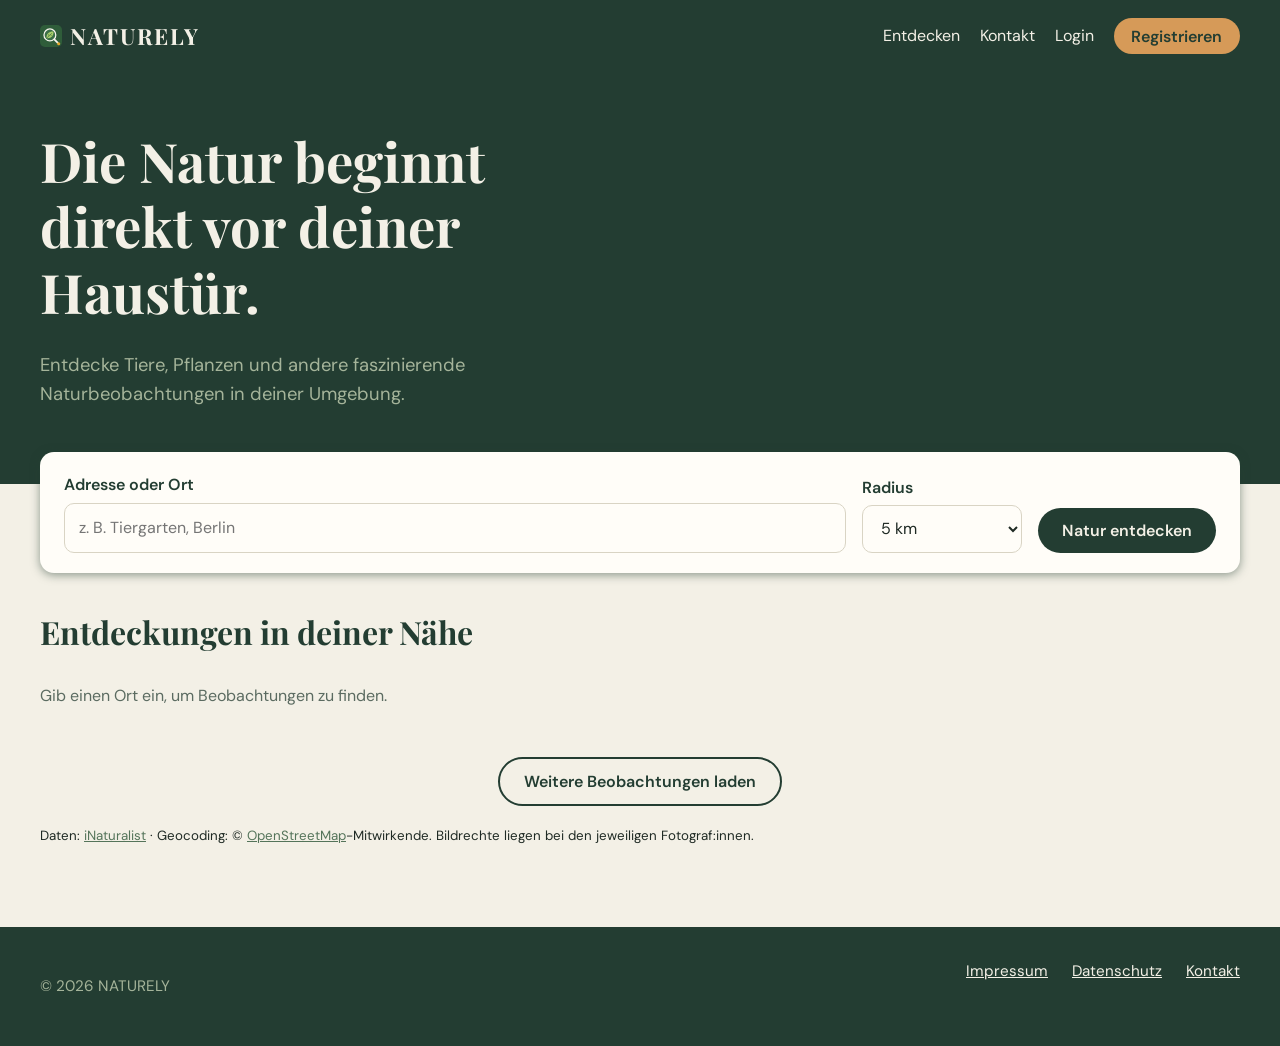
==== commit 76d7fb5c: "add logo to headers" ====
--- a/frontend/index.html
+++ b/frontend/index.html
@@ -12,7 +12,7 @@
   <a class="skip" href="#inhalt">Zum Inhalt springen</a>
   <header class="site-header">
     <div class="wrap">
-      <a class="logo" href="index.html">NATURELY</a>
+      <a class="logo" href="index.html"><img src="assets/images/logo.svg" alt="">NATURELY</a>
       <button class="nav-toggle" type="button" aria-expanded="false" aria-controls="site-nav" aria-label="Menü öffnen">
         <span class="nav-toggle__bar"></span>
         <span class="nav-toggle__bar"></span>
--- a/frontend/css/style.css
+++ b/frontend/css/style.css
@@ -129,13 +129,22 @@
   justify-content: space-between;
   gap: 0.5rem 1.5rem;
   padding-block: 0.8rem;
+  min-height: 4.5rem;
 }
 
 .logo {
+  display: inline-flex;
+  align-items: center;
+  gap: 0.5rem;
   font: 700 1.4rem var(--font-head);
   letter-spacing: 0.08em;
   color: var(--cream);
   text-decoration: none;
+}
+
+.logo img {
+  height: 1em;
+  width: auto;
 }
 
 .nav {
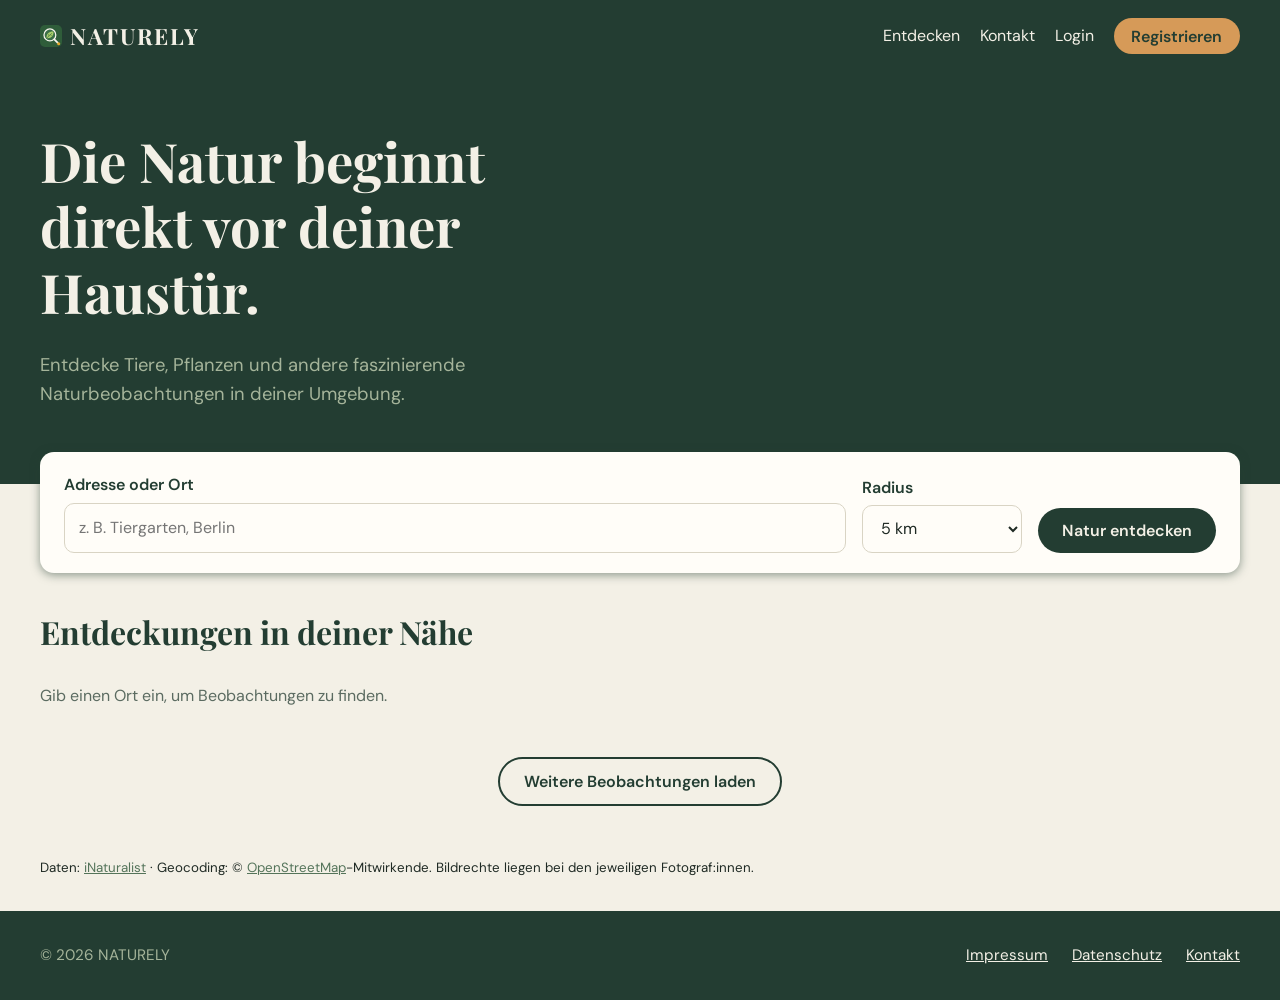
==== commit f1c5e454: "fix copyright line gaps" ====
--- a/frontend/index.html
+++ b/frontend/index.html
@@ -69,7 +69,7 @@
         <ul id="results" class="grid"></ul>
         <div class="more"><button id="load-more" class="btn btn--ghost" type="button" hidden>Weitere Beobachtungen laden</button></div>
       </section>
-      <p><small>Daten: <a href="https://www.inaturalist.org/" target="_blank" rel="noopener noreferrer">iNaturalist</a> · Geocoding: © <a href="https://www.openstreetmap.org/copyright" target="_blank" rel="noopener noreferrer">OpenStreetMap</a>-Mitwirkende. Bildrechte liegen bei den jeweiligen Fotograf:innen.</small></p>
+      <p class="credits"><small>Daten: <a href="https://www.inaturalist.org/" target="_blank" rel="noopener noreferrer">iNaturalist</a> · Geocoding: © <a href="https://www.openstreetmap.org/copyright" target="_blank" rel="noopener noreferrer">OpenStreetMap</a>-Mitwirkende. Bildrechte liegen bei den jeweiligen Fotograf:innen.</small></p>
     </div>
   </main>
 
--- a/frontend/css/style.css
+++ b/frontend/css/style.css
@@ -224,7 +224,12 @@
   display: flex;
   flex-wrap: wrap;
   justify-content: space-between;
+  align-items: center;
   gap: 1rem;
+}
+
+.site-footer p {
+  margin: 0;
 }
 
 .site-footer ul {
@@ -486,6 +491,14 @@
   text-align: center;
 }
 
+.credits {
+  margin: 3rem 0 2rem;
+}
+
+main:has(.credits) + .site-footer {
+  margin-top: 0;
+}
+
 .page {
   padding-block: 3rem;
 }
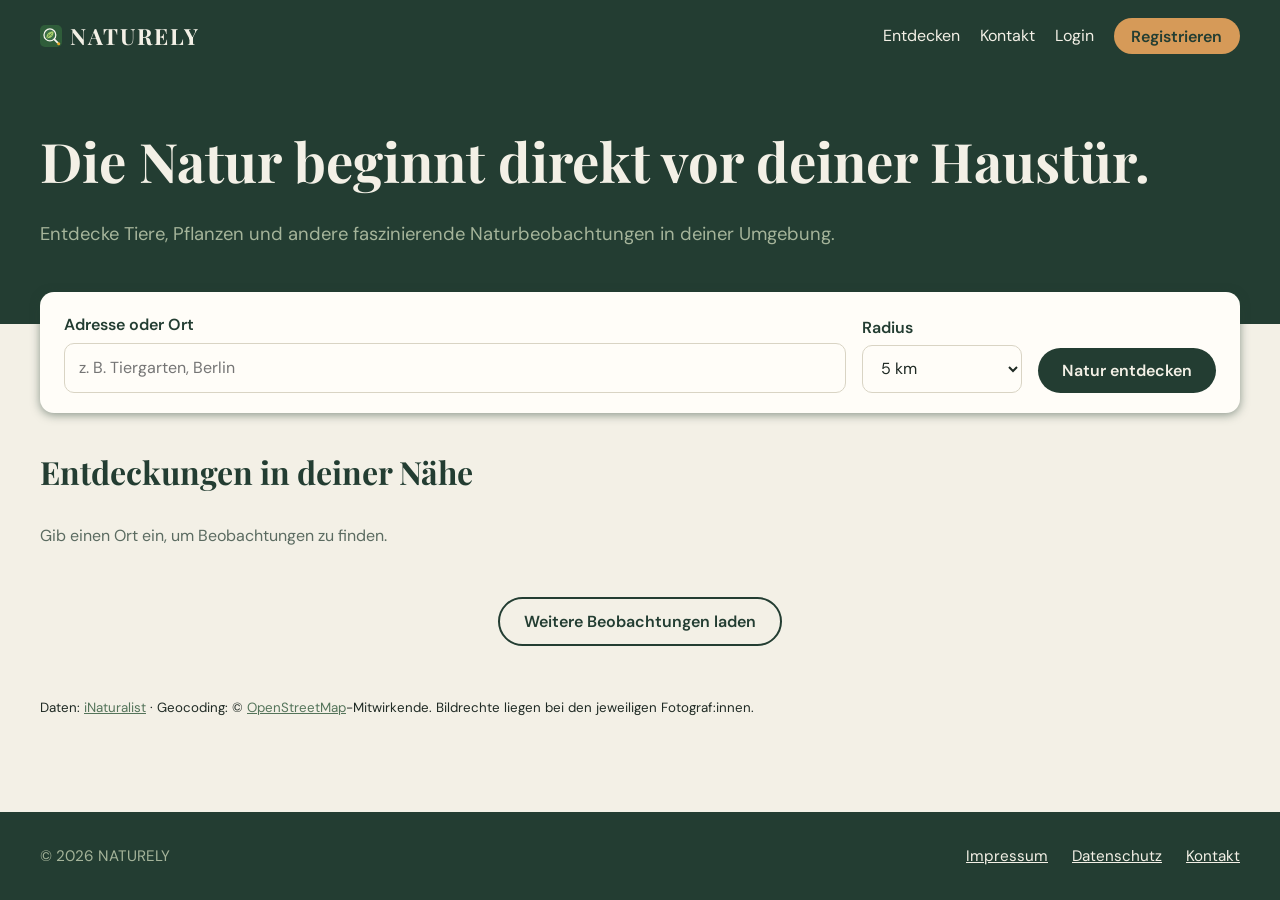
==== commit b34ebc93: "move burger menu js to js/ui directory" ====
--- a/frontend/index.html
+++ b/frontend/index.html
@@ -6,7 +6,7 @@
   <title>Naturbeobachtungen in deiner Umgebung – NATURELY</title>
   <meta name="description" content="NATURELY – Naturbeobachtungen in deiner Umgebung entdecken.">
   <link rel="stylesheet" href="css/style.css">
-  <script src="js/nav.js" defer></script>
+  <script src="js/ui/nav.js" defer></script>
 </head>
 <body>
   <a class="skip" href="#inhalt">Zum Inhalt springen</a>
--- a/frontend/css/style.css
+++ b/frontend/css/style.css
@@ -1,5 +1,6 @@
+
 /* NATURELY – Stylesheet. Aufbau: 1 Tokens · 2 Basis · 3 Layout · 4 Komponenten · 5 Seiten · 6 Responsive */
-
+ 
 /* 1 Tokens */
 :root {
   --forest: #233d32;
@@ -18,7 +19,7 @@
   --shadow: 0 2px 10px rgb(35 61 50 / 0.5);
   --wrap: 1200px;
 }
-
+ 
 /* Schriften lokal einbinden (DSGVO: kein Google-CDN). Dateien siehe assets/fonts/ */
 @font-face {
   font-family: 'DM Sans';
@@ -26,25 +27,25 @@
   font-display: swap;
   src: url('../assets/fonts/DMSans-Variable.woff2') format('woff2');
 }
-
+ 
 @font-face {
   font-family: 'Playfair Display';
   font-weight: 400 900;
   font-display: swap;
   src: url('../assets/fonts/PlayfairDisplay-Variable.woff2') format('woff2');
 }
-
+ 
 /* 2 Basis */
 *,
 *::before,
 *::after {
   box-sizing: border-box;
 }
-
+ 
 html {
   scroll-behavior: smooth;
 }
-
+ 
 body {
   margin: 0;
   min-height: 100vh;
@@ -54,11 +55,11 @@
   color: var(--text);
   background: var(--cream);
 }
-
+ 
 main {
   flex: 1;
 }
-
+ 
 h1,
 h2,
 h3 {
@@ -67,38 +68,38 @@
   line-height: 1.2;
   margin: 0 0 0.5em;
 }
-
+ 
 h1 {
   font-size: clamp(2rem, 5vw, 3.4rem);
 }
-
+ 
 h2 {
   font-size: clamp(1.5rem, 3vw, 2rem);
 }
-
+ 
 a {
   color: var(--sage);
 }
-
+ 
 a:hover {
-  color: var(--forest);
-}
-
+  color: var(--ochre);
+}
+ 
 :focus-visible {
   outline: 3px solid var(--ochre);
   outline-offset: 2px;
 }
-
+ 
 img {
   max-width: 100%;
   display: block;
 }
-
+ 
 .wrap {
   width: min(100% - 2rem, var(--wrap));
   margin-inline: auto;
 }
-
+ 
 .skip {
   position: absolute;
   left: -999px;
@@ -108,11 +109,11 @@
   padding: 0.5rem 1rem;
   z-index: 10;
 }
-
+ 
 .skip:focus {
   left: 0;
 }
-
+ 
 /* 3 Header / Footer */
 .site-header {
   background: var(--forest);
@@ -121,7 +122,7 @@
   top: 0;
   z-index: 5;
 }
-
+ 
 .site-header .wrap {
   display: flex;
   flex-wrap: wrap;
@@ -131,7 +132,7 @@
   padding-block: 0.8rem;
   min-height: 4.5rem;
 }
-
+ 
 .logo {
   display: inline-flex;
   align-items: center;
@@ -141,12 +142,12 @@
   color: var(--cream);
   text-decoration: none;
 }
-
+ 
 .logo img {
   height: 1em;
   width: auto;
 }
-
+ 
 .nav {
   display: flex;
   flex-wrap: wrap;
@@ -156,25 +157,25 @@
   margin: 0;
   padding: 0;
 }
-
+ 
 .nav a {
   color: var(--cream);
   text-decoration: none;
   padding: 0.25rem 0;
   border-bottom: 2px solid transparent;
 }
-
+ 
 .nav a:hover,
 .nav a[aria-current='page'] {
   border-color: var(--ochre);
 }
-
+ 
 .nav .btn {
   border: 0;
   padding: 0.45rem 1.1rem;
   color: var(--forest);
 }
-
+ 
 .nav-toggle {
   display: none;
   flex-direction: column;
@@ -190,7 +191,7 @@
   color: var(--cream);
   cursor: pointer;
 }
-
+ 
 .nav-toggle__bar {
   display: block;
   width: 1.5rem;
@@ -199,27 +200,28 @@
   background: currentcolor;
   transition: transform 0.2s, opacity 0.2s;
 }
-
+ 
 .nav-toggle[aria-expanded='true'] .nav-toggle__bar:nth-child(1) {
   transform: translateY(7px) rotate(45deg);
 }
-
+ 
 .nav-toggle[aria-expanded='true'] .nav-toggle__bar:nth-child(2) {
   opacity: 0;
 }
-
+ 
 .nav-toggle[aria-expanded='true'] .nav-toggle__bar:nth-child(3) {
   transform: translateY(-7px) rotate(-45deg);
 }
-
+ 
 .site-footer {
   background: var(--forest);
   color: var(--moss);
   margin-top: 4rem;
   padding-block: 2rem;
   font-size: 0.95rem;
-}
-
+  margin-top:0;
+}
+ 
 .site-footer .wrap {
   display: flex;
   flex-wrap: wrap;
@@ -227,11 +229,11 @@
   align-items: center;
   gap: 1rem;
 }
-
+ 
 .site-footer p {
   margin: 0;
 }
-
+ 
 .site-footer ul {
   display: flex;
   gap: 1.5rem;
@@ -239,11 +241,11 @@
   margin: 0;
   padding: 0;
 }
-
+ 
 .site-footer a {
   color: var(--cream);
 }
-
+ 
 /* 4 Komponenten */
 .btn {
   display: inline-block;
@@ -257,40 +259,40 @@
   text-decoration: none;
   transition: background 0.15s;
 }
-
+ 
 .btn:hover:not(:disabled) {
   background: var(--sage);
   color: #fff;
 }
-
+ 
 .btn:disabled {
   opacity: 0.6;
   cursor: not-allowed;
 }
-
+ 
 .btn--accent {
   background: var(--ochre);
   color: var(--forest);
 }
-
+ 
 .btn--accent:hover:not(:disabled) {
   background: #e2ab6c;
   color: var(--forest);
 }
-
+ 
 .btn--ghost {
   background: transparent;
   color: var(--forest);
   border: 2px solid var(--forest);
 }
-
+ 
 label {
   display: block;
   font-weight: 600;
   margin-bottom: 0.3rem;
   color: var(--forest);
 }
-
+ 
 input,
 select,
 textarea {
@@ -302,41 +304,41 @@
   background: var(--white);
   color: var(--text);
 }
-
+ 
 input:focus,
 select:focus,
 textarea:focus {
   border-color: var(--sage);
   outline: 3px solid rgb(84 116 90 / 0.25);
 }
-
+ 
 .field {
   margin-bottom: 1.1rem;
 }
-
+ 
 .check {
   display: flex;
   gap: 0.6rem;
   align-items: flex-start;
   font-weight: 400;
 }
-
+ 
 .check input {
   width: auto;
   margin-top: 0.35rem;
 }
-
+ 
 .form-note,
 .status {
   min-height: 1.5em;
   color: var(--muted);
 }
-
+ 
 .status--error {
   color: var(--error);
   font-weight: 600;
 }
-
+ 
 .badge {
   background: var(--moss);
   color: var(--forest);
@@ -345,7 +347,7 @@
   padding: 0.15rem 0.7rem;
   border-radius: 999px;
 }
-
+ 
 .grid {
   list-style: none;
   margin: 1.5rem 0;
@@ -354,7 +356,7 @@
   gap: 1.5rem;
   grid-template-columns: repeat(4, 1fr);
 }
-
+ 
 .card {
   height: 100%;
   display: flex;
@@ -365,37 +367,37 @@
   overflow: hidden;
   transition: transform 0.15s, box-shadow 0.15s;
 }
-
+ 
 .card:hover {
   transform: translateY(-3px);
   box-shadow: 0 8px 22px rgb(35 61 50 / 0.18);
 }
-
+ 
 .card__media {
   aspect-ratio: 4 / 3;
   background: var(--moss);
 }
-
+ 
 .card__media img {
   width: 100%;
   height: 100%;
   object-fit: cover;
 }
-
+ 
 .card__media--empty {
   display: grid;
   place-items: center;
   color: var(--forest);
   font-size: 0.9rem;
 }
-
+ 
 .card__body {
   flex: 1;
   display: flex;
   flex-direction: column;
   padding: 1rem 1.1rem;
 }
-
+ 
 .card__meta {
   display: flex;
   justify-content: space-between;
@@ -404,19 +406,19 @@
   color: var(--muted);
   gap: 0.5rem;
 }
-
+ 
 .card__title {
   font-size: 1.25rem;
   margin: 0.7rem 0 0.1rem;
 }
-
+ 
 .card__latin {
   font-style: italic;
   color: var(--muted);
   margin: 0 0 1rem;
   min-height: 1.6em;
 }
-
+ 
 .card__foot {
   margin-top: auto;
   padding-top: 0.8rem;
@@ -426,31 +428,30 @@
   gap: 0.5rem;
   font-size: 0.9rem;
 }
-
+ 
 /* 5 Seiten - HERO */
 .hero {
   background: var(--forest);
   color: var(--cream);
 }
-
+ 
 .hero .wrap {
   display: grid;
-  grid-template-columns: 1.1fr 1fr;
+  grid-template-columns: 1fr;
   gap: 2.5rem;
   align-items: center;
   padding-block: 3.5rem;
 }
-
+ 
 .hero h1 {
   color: var(--cream);
 }
-
+ 
 .hero p {
   font-size: 1.15rem;
   color: var(--moss);
-  max-width: 34rem;
-}
-
+}
+ 
 .hero__visual {
   aspect-ratio: 4 / 3;
   border-radius: var(--radius);
@@ -458,7 +459,7 @@
   /* Platzhalter – später durch Foto ersetzen: background: url('../assets/img/hero.jpg') center / cover; */
   background: radial-gradient(circle at 70% 25%, var(--ochre) 0 9%, transparent 10%), linear-gradient(160deg, var(--sage), var(--moss) 55%, #7f9a78);
 }
-
+ 
 .search {
   background: var(--white);
   border-radius: var(--radius);
@@ -467,18 +468,18 @@
   margin-top: -2rem;
   position: relative;
 }
-
+ 
 .search form {
   display: grid;
   grid-template-columns: 1fr 10rem auto;
   gap: 1rem;
   align-items: end;
 }
-
+ 
 .search .field {
   margin: 0;
 }
-
+ 
 .results-head {
   display: flex;
   justify-content: space-between;
@@ -486,140 +487,136 @@
   flex-wrap: wrap;
   margin-top: 2.5rem;
 }
-
+ 
 .more {
   text-align: center;
 }
-
+ 
 .credits {
   margin: 3rem 0 2rem;
 }
-
+ 
 main:has(.credits) + .site-footer {
   margin-top: 0;
 }
-
+ 
 .page {
   padding-block: 3rem;
 }
-
+ 
 .narrow {
   max-width: 38rem;
 }
-
+ 
 .panel {
   background: var(--white);
   border-radius: var(--radius);
   box-shadow: var(--shadow);
   padding: 2rem;
 }
-
+ 
 .prose {
   max-width: 46rem;
 }
-
+ 
 .prose h2 {
   margin-top: 2rem;
   font-size: 1.4rem;
 }
-
+ 
 .placeholder {
   background: #fbe9cf;
   padding: 0 0.3rem;
   border-radius: 4px;
 }
-
+ 
 /* 6 Responsive */
 @media (max-width: 1100px) {
   .grid {
     grid-template-columns: repeat(3, 1fr);
   }
 }
-
+ 
 @media (max-width: 800px) {
   .grid {
     grid-template-columns: repeat(2, 1fr);
   }
-
+ 
   .hero .wrap {
     grid-template-columns: 1fr;
     padding-block: 2.5rem;
-    display: none;
-  }
-
+  }
+ 
   .hero__visual {
     aspect-ratio: 16 / 7;
     display: none;
   }
-
+ 
   .search form {
     grid-template-columns: 1fr 1fr;
   }
-
+ 
   .search .field:first-child {
     grid-column: 1 / -1;
   }
-
-  .search {
-    margin-top: 1.5rem;
-  }
-}
-
+}
+ 
 @media (min-width: 601px) {
   .site-header .wrap,
   .nav {
     flex-wrap: nowrap;
   }
 }
-
+ 
 @media (max-width: 600px) {
   .js .nav-toggle {
     display: flex;
   }
-
+ 
   .site-nav {
     flex-basis: 100%;
   }
-
+ 
   .js .site-nav:not(.is-open) {
     display: none;
   }
-
+ 
   .nav {
     flex-direction: column;
     align-items: stretch;
     gap: 0;
     padding-bottom: 0.5rem;
   }
-
+ 
   .nav a {
     display: block;
     padding: 0.7rem 0;
     text-align: center;
   }
-
+ 
   .nav .btn {
     margin-top: 0.5rem;
   }
 }
-
+ 
 @media (max-width: 520px) {
   .grid {
     grid-template-columns: 1fr;
   }
-
+ 
   .search form {
     grid-template-columns: 1fr;
   }
-
+ 
   .site-header {
     position: static;
   }
 }
-
+ 
 @media (prefers-reduced-motion: reduce) {
   * {
     transition: none !important;
     scroll-behavior: auto !important;
   }
 }
+ 
